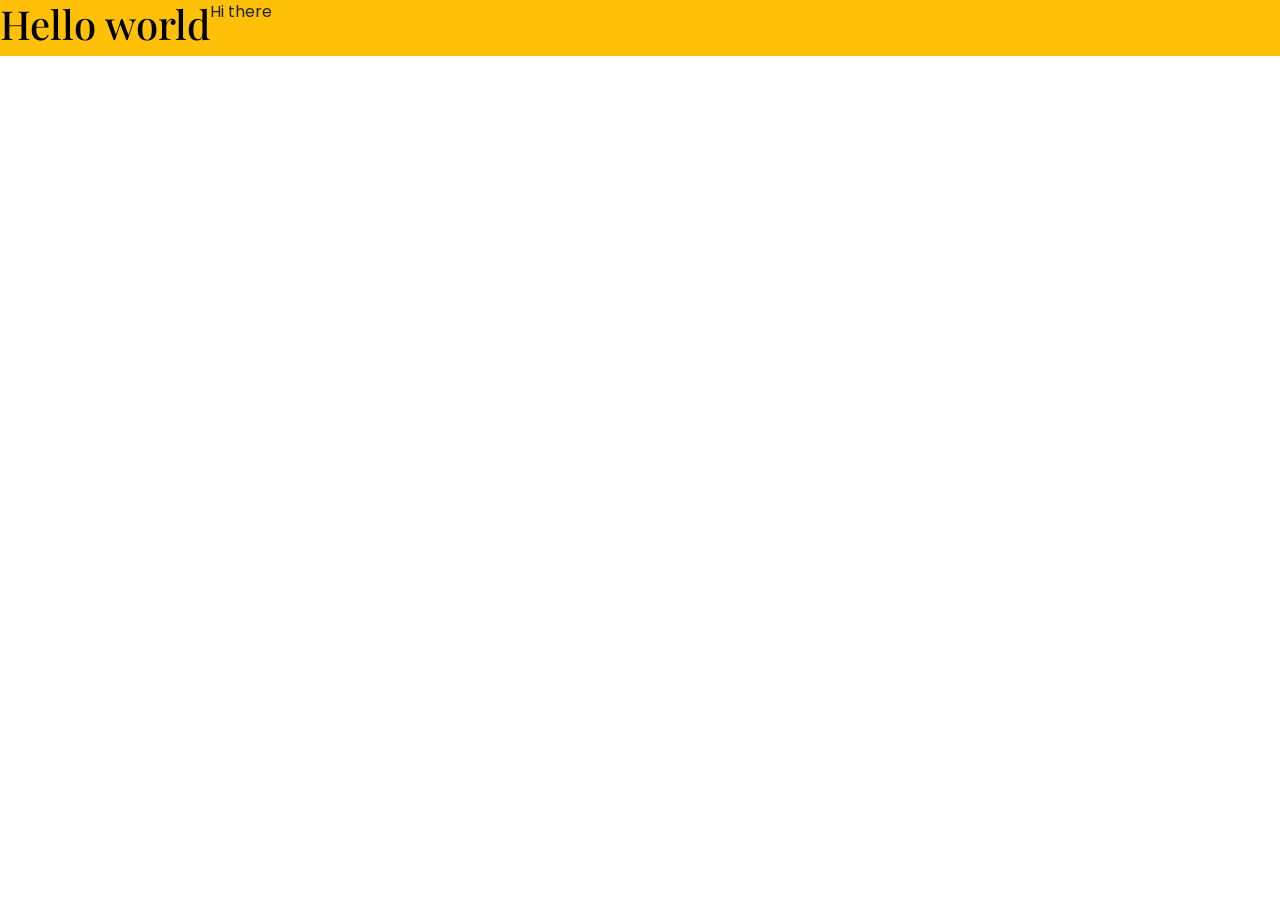
==== index.html @ 6976cdbd "Added the basic html and css" ====
<!doctype html>
<html lang="en">
  <head>
    <meta charset="UTF-8" />
    <meta name="viewport" content="width=device-width, initial-scale=1.0" />
    <link rel="stylesheet" href="src/style.css" />
    <link
      rel="stylesheet"
      href="https://cdn.jsdelivr.net/npm/bootstrap@4.6.2/dist/css/bootstrap.min.css"
      integrity="sha384-xOolHFLEh07PJGoPkLv1IbcEPTNtaed2xpHsD9ESMhqIYd0nLMwNLD69Npy4HI+N"
      crossorigin="anonymous"
    />
    <link rel="preconnect" href="https://fonts.googleapis.com" />
    <link rel="preconnect" href="https://fonts.gstatic.com" crossorigin />
    <link
      href="https://fonts.googleapis.com/css2?family=Playfair+Display:ital,wght@0,400..900;1,400..900&family=Poppins:ital,wght@0,100;0,200;0,300;0,400;0,500;0,600;0,700;0,800;0,900;1,100;1,200;1,300;1,400;1,500;1,600;1,700;1,800;1,900&display=swap"
      rel="stylesheet"
    />
    <title>Document</title>
  </head>
  <body>
    <div class="d-flex bg-warning">
      <h1>Hello world</h1>
      <p>Hi there</p>
    </div>
  </body>
</html>
---- src/style.css ----
h1 {
  color: black;
  font-family: "Playfair Display", serif;
  font-weight: bold;
}

p {
  font-family: "Poppins", sans-serif;
  font-weight: normal;
}
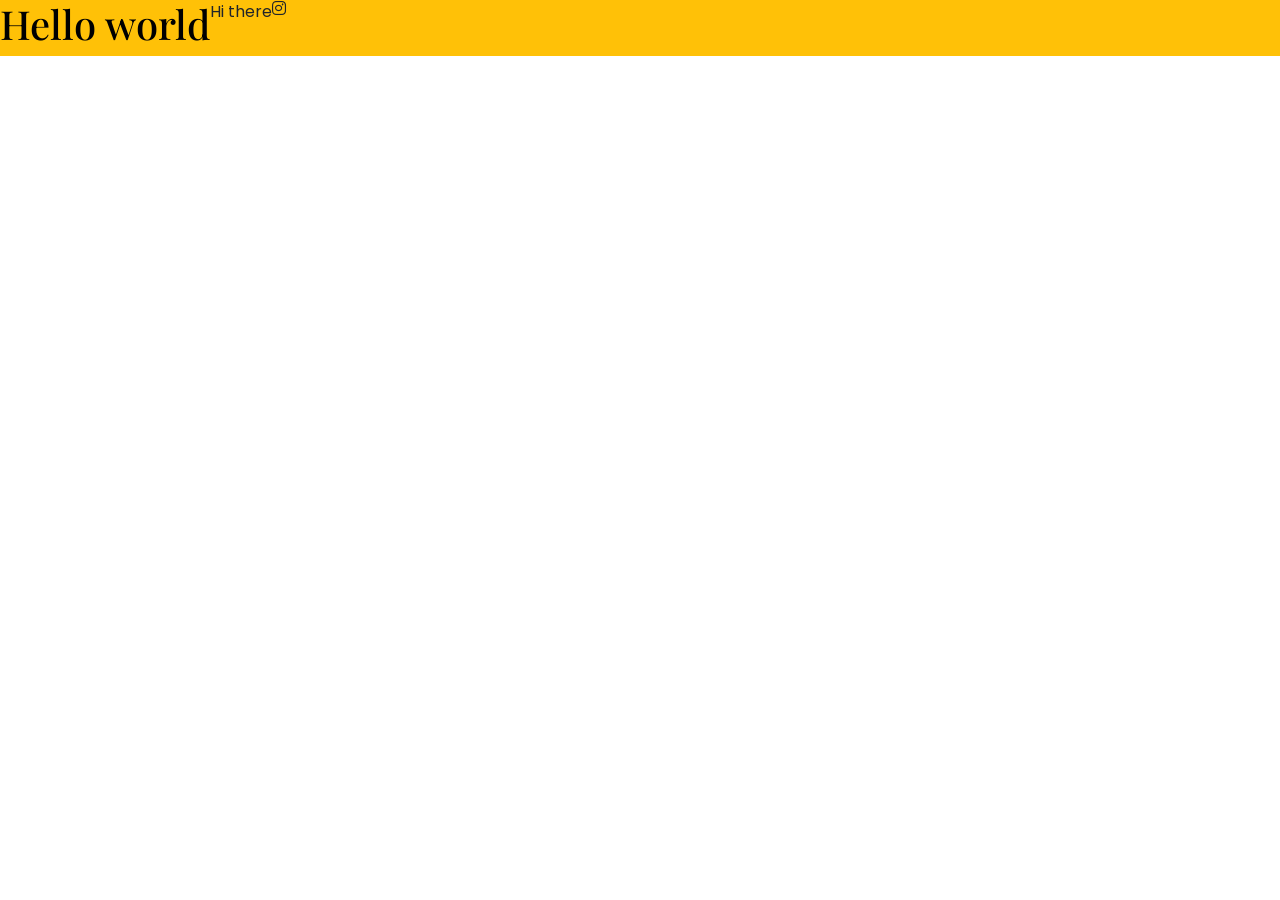
==== commit 15b2a0a9: "Added font awesome" ====
--- a/index.html
+++ b/index.html
@@ -16,12 +16,16 @@
       href="https://fonts.googleapis.com/css2?family=Playfair+Display:ital,wght@0,400..900;1,400..900&family=Poppins:ital,wght@0,100;0,200;0,300;0,400;0,500;0,600;0,700;0,800;0,900;1,100;1,200;1,300;1,400;1,500;1,600;1,700;1,800;1,900&display=swap"
       rel="stylesheet"
     />
+    <link rel="stylesheet" href="https://cdnjs.cloudflare.com/ajax/libs/font-awesome/6.0.0-beta3/css/all.min.css">
+
     <title>Document</title>
   </head>
   <body>
     <div class="d-flex bg-warning">
       <h1>Hello world</h1>
       <p>Hi there</p>
+       <i class="fab fa-instagram"></i>
+    </a>
     </div>
   </body>
 </html>
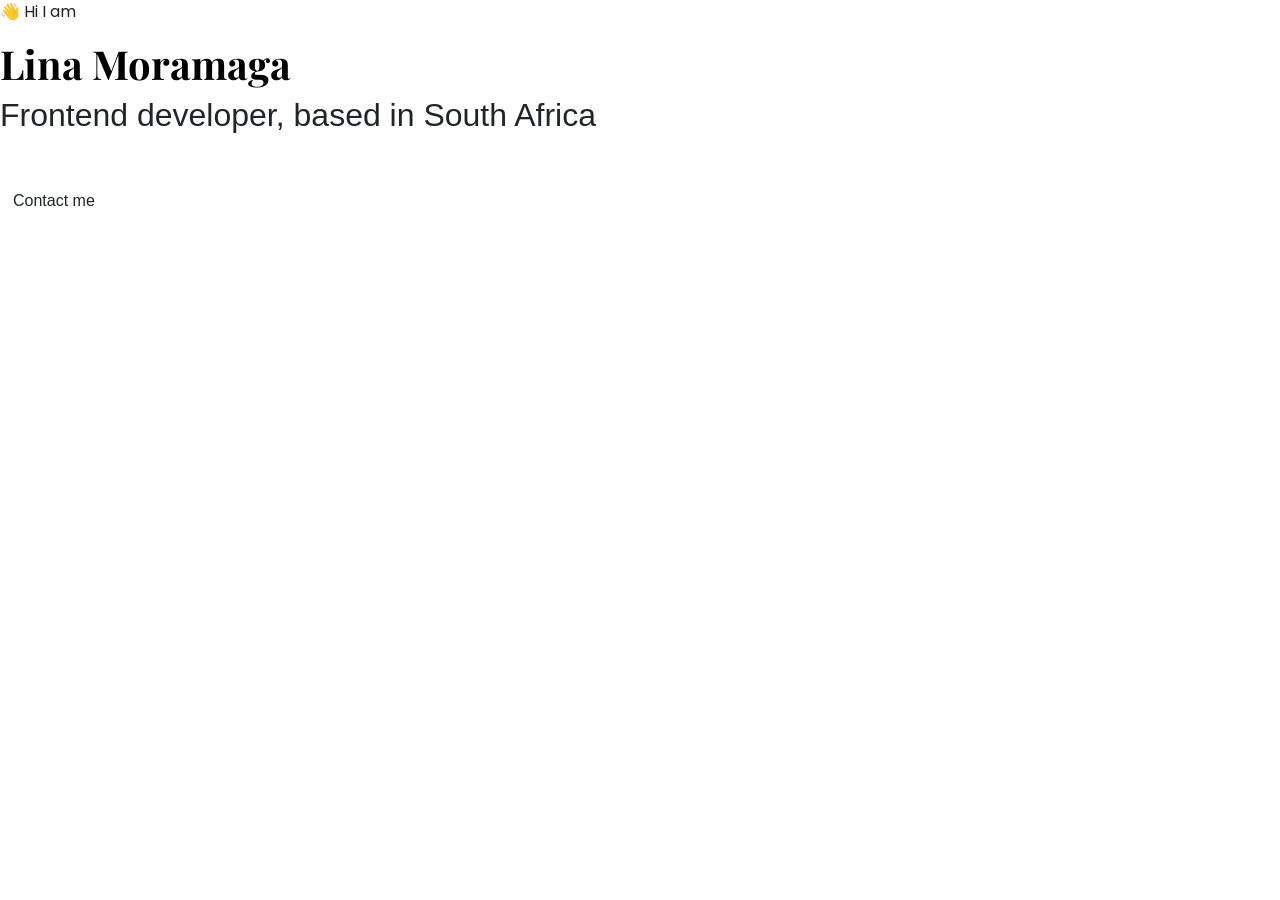
==== commit 0edde9a3: "Added the basic html and reorganized the head content" ====
--- a/index.html
+++ b/index.html
@@ -3,7 +3,7 @@
   <head>
     <meta charset="UTF-8" />
     <meta name="viewport" content="width=device-width, initial-scale=1.0" />
-    <link rel="stylesheet" href="src/style.css" />
+
     <link
       rel="stylesheet"
       href="https://cdn.jsdelivr.net/npm/bootstrap@4.6.2/dist/css/bootstrap.min.css"
@@ -16,16 +16,22 @@
       href="https://fonts.googleapis.com/css2?family=Playfair+Display:ital,wght@0,400..900;1,400..900&family=Poppins:ital,wght@0,100;0,200;0,300;0,400;0,500;0,600;0,700;0,800;0,900;1,100;1,200;1,300;1,400;1,500;1,600;1,700;1,800;1,900&display=swap"
       rel="stylesheet"
     />
-    <link rel="stylesheet" href="https://cdnjs.cloudflare.com/ajax/libs/font-awesome/6.0.0-beta3/css/all.min.css">
+    <link
+      rel="stylesheet"
+      href="https://cdnjs.cloudflare.com/ajax/libs/font-awesome/6.0.0-beta3/css/all.min.css"
+    />
+    <link rel="stylesheet" href="src/style.css" />
 
     <title>Document</title>
   </head>
   <body>
-    <div class="d-flex bg-warning">
-      <h1>Hello world</h1>
-      <p>Hi there</p>
-       <i class="fab fa-instagram"></i>
-    </a>
+    <div class="hero">
+      <p>👋 Hi I am</p>
+      <h1>Lina Moramaga</h1>
+      <h2 class="mb-5">Frontend developer, based in South Africa</h2>
+      <div>
+        <a href="#" class="btn btn-branding">Contact me</a>
+      </div>
     </div>
   </body>
 </html>
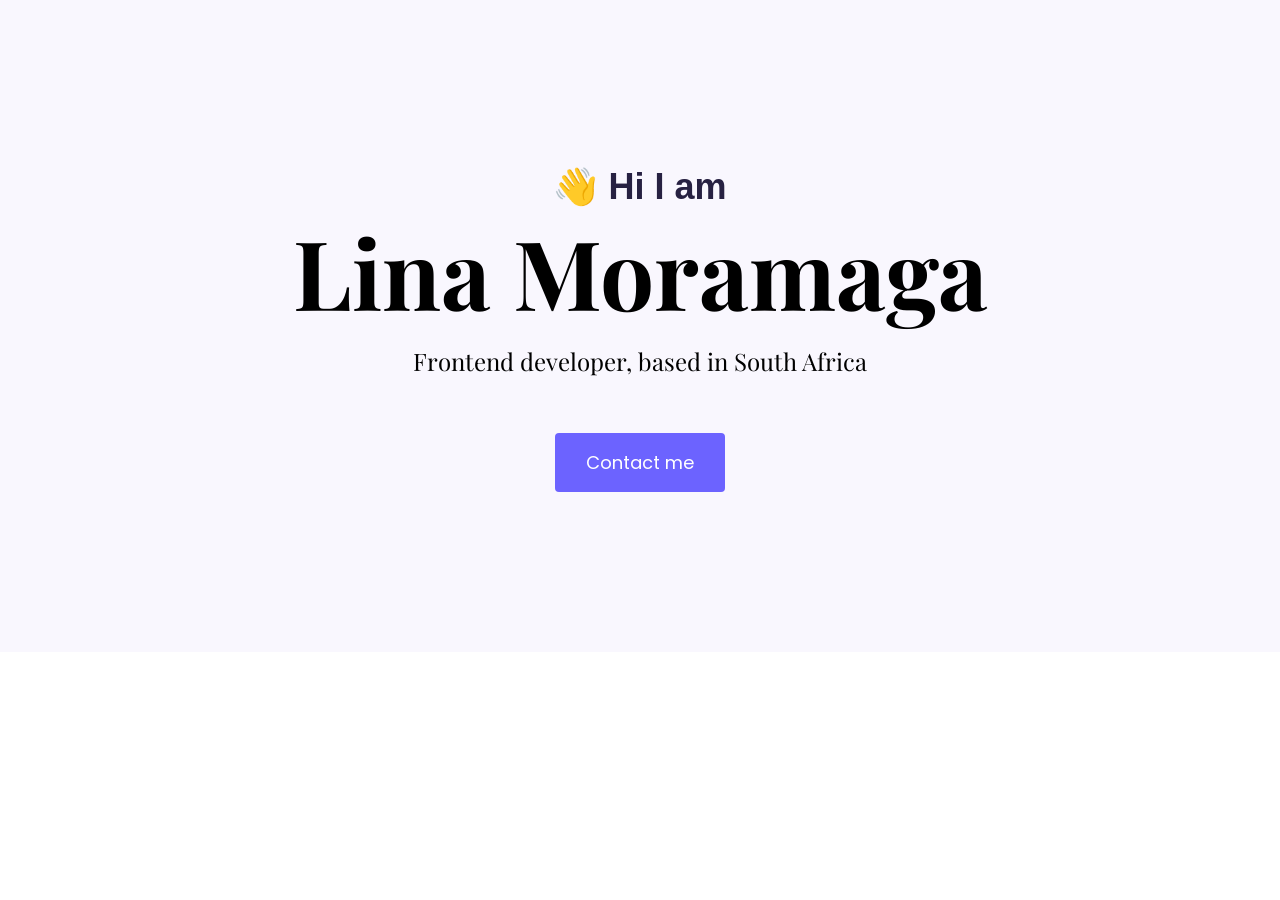
==== commit cac30384: "Added the title" ====
--- a/index.html
+++ b/index.html
@@ -22,7 +22,7 @@
     />
     <link rel="stylesheet" href="src/style.css" />
 
-    <title>Document</title>
+    <title>Homepage page</title>
   </head>
   <body>
     <div class="hero">
--- a/src/style.css
+++ b/src/style.css
@@ -1,10 +1,57 @@
+:root {
+  --branding-color: #6c63ff;
+  --secondary-color: #f9f7fe;
+  --heading-font-family: "Playfair Display", serif;
+  --default-font-family: "Poppins", sans-serif;
+}
+body {
+  font-family: var(--default-font-family);
+}
+
+h1,
+h2,
+h3,
+h4,
+h5,
+h6 {
+  color: black;
+  font-family: var(--heading-font-family);
+  font-weight: bold;
+}
 h1 {
-  color: black;
-  font-family: "Playfair Display", serif;
-  font-weight: bold;
+  font-size: 96px;
 }
 
 p {
-  font-family: "Poppins", sans-serif;
+  font-family: var(--default-font-family);
   font-weight: normal;
 }
+
+.hero {
+  background-color: var(--secondary-color);
+  text-align: center;
+  padding: 160px 20px;
+}
+
+.hero p {
+  font-size: 36px;
+  font-weight: bold;
+  margin: 0;
+  color: #272142;
+}
+
+.hero h2 {
+  font-family: var(--heading-font-family);
+  font-weight: normal;
+  line-height: 2;
+  font-size: 24px;
+}
+
+.btn-branding {
+  background: var(--branding-color);
+  border-radius: 4px;
+  color: white;
+  font-size: 18px;
+  line-height: 27px;
+  padding: 15px 30px;
+}
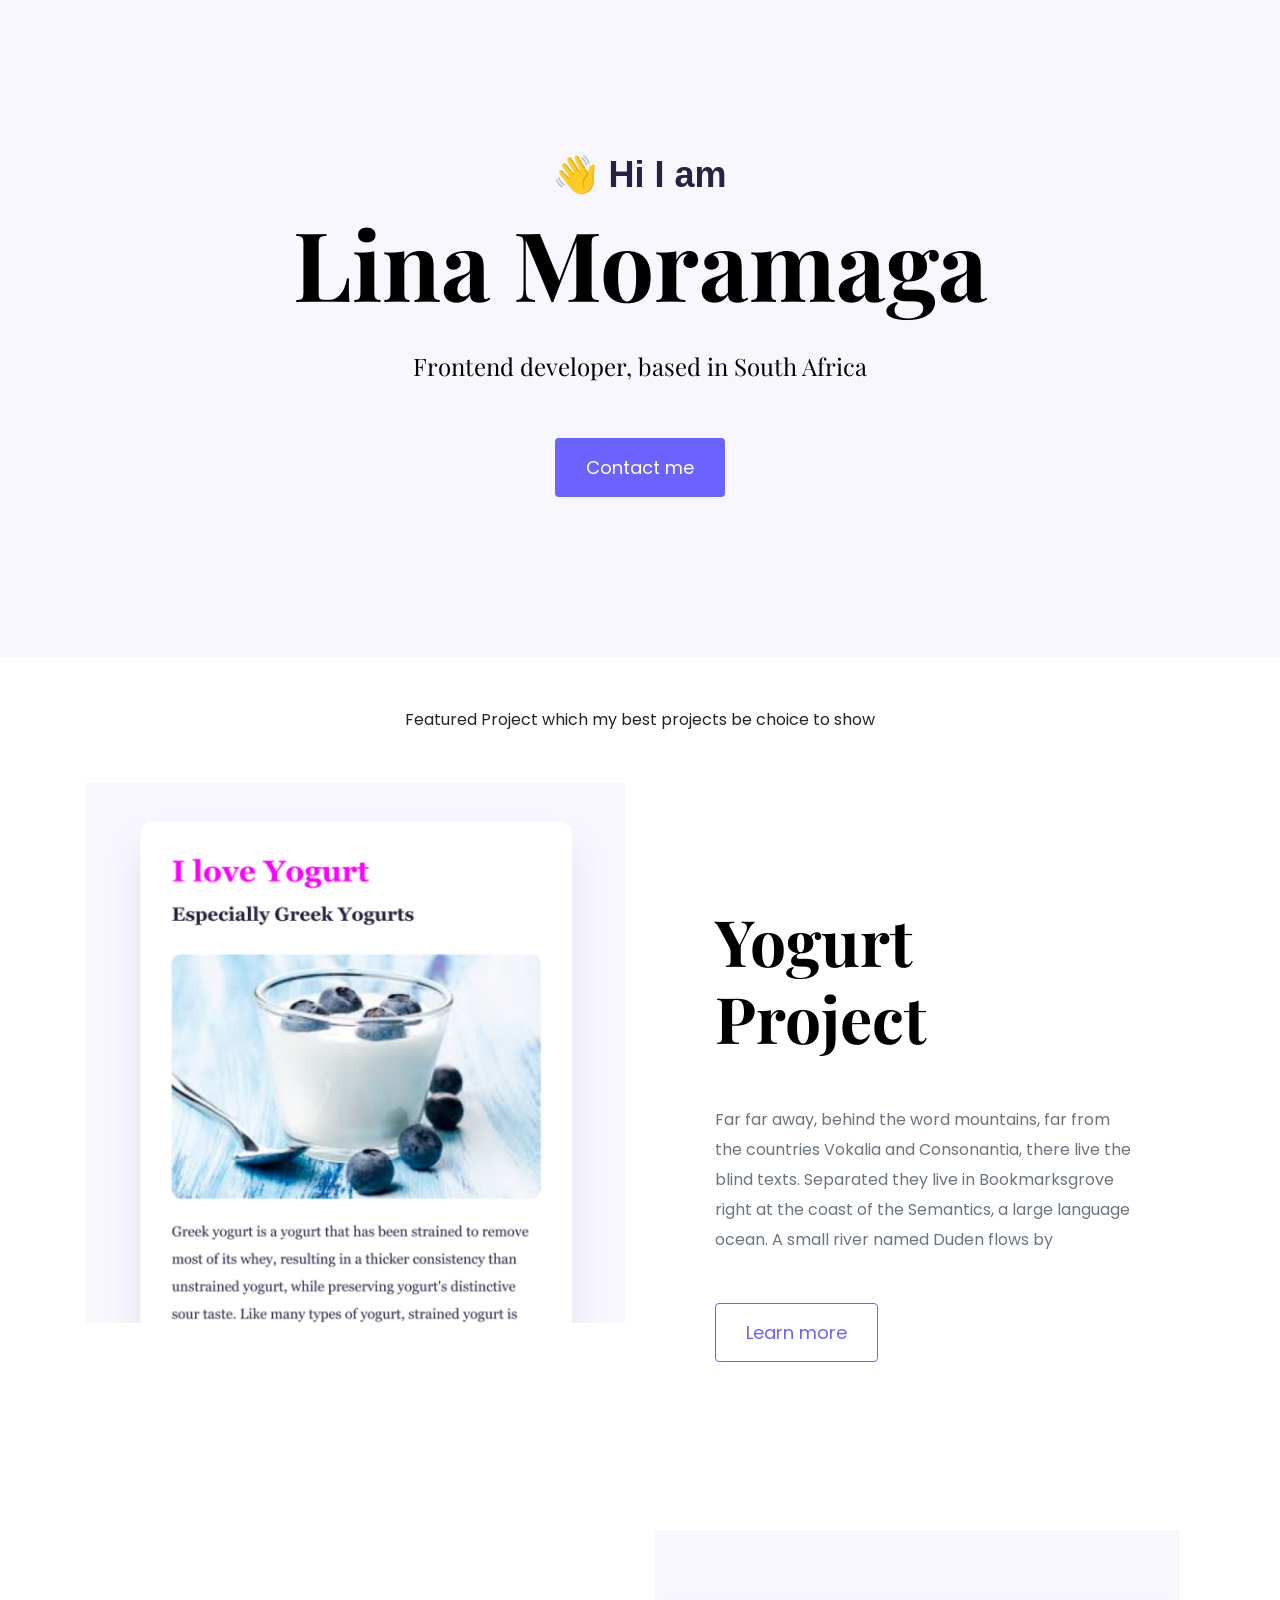
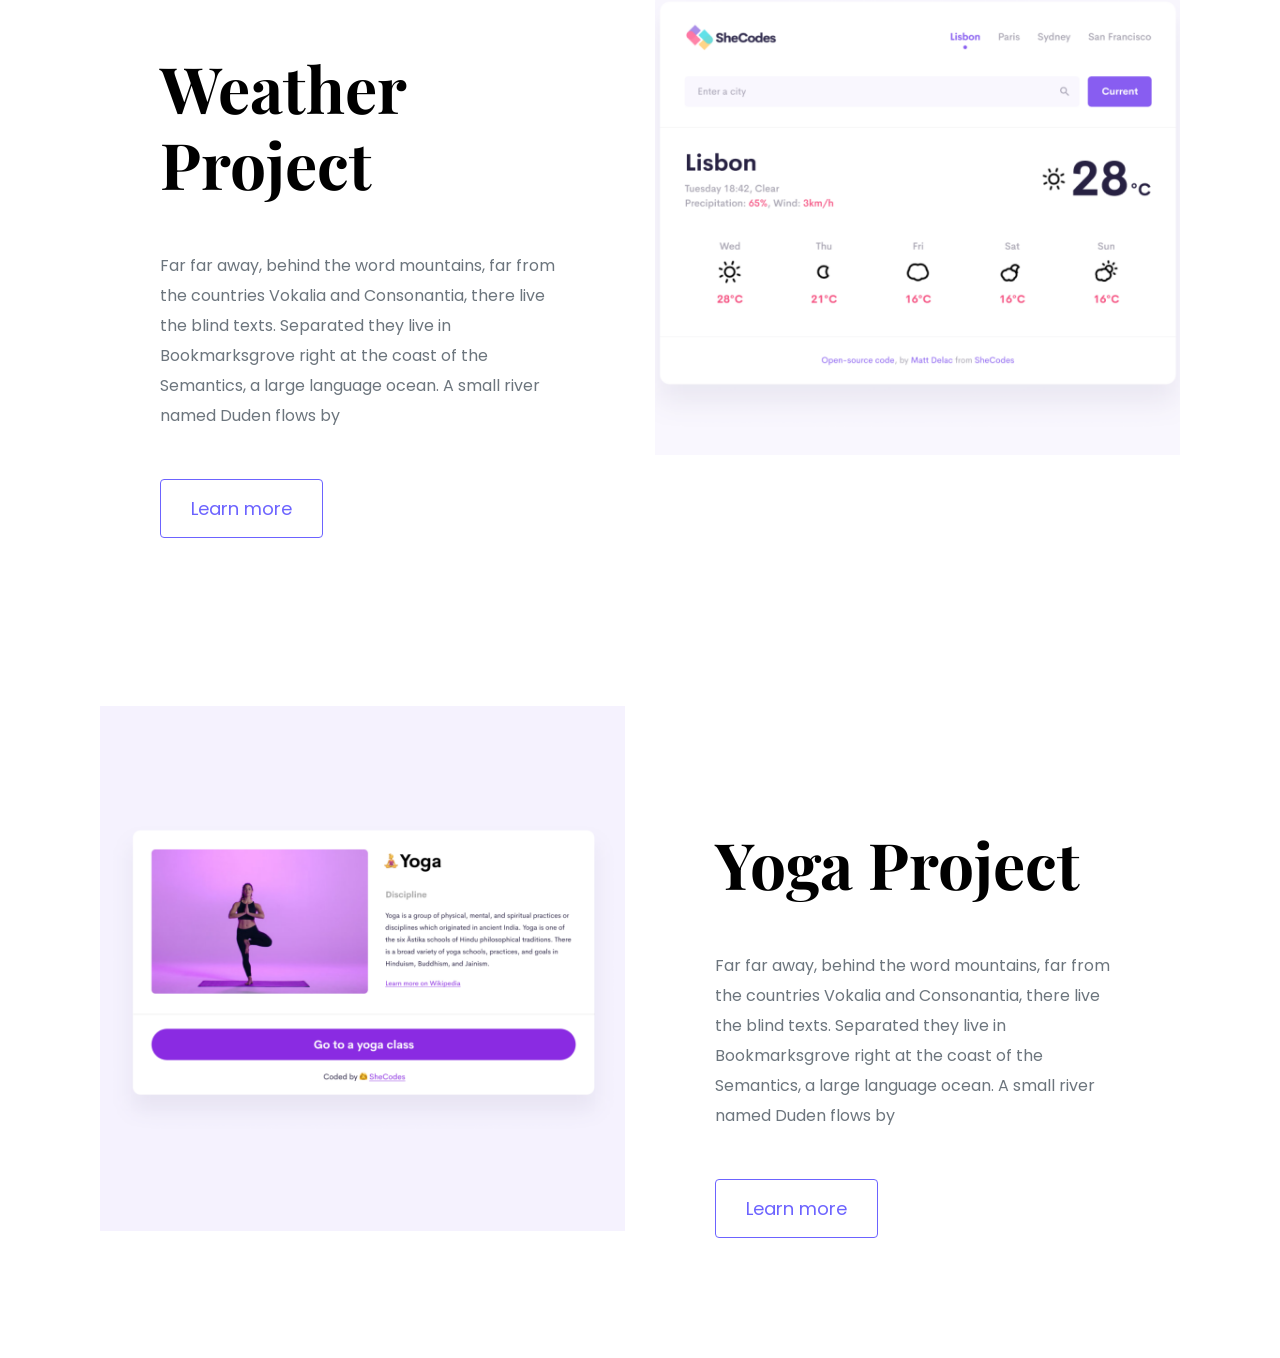
==== commit 1dc7fdb0: "Added homepage content design" ====
--- a/index.html
+++ b/index.html
@@ -22,7 +22,7 @@
     />
     <link rel="stylesheet" href="src/style.css" />
 
-    <title>Homepage page</title>
+    <title>SheCodes Portfolio</title>
   </head>
   <body>
     <div class="hero">
@@ -33,5 +33,76 @@
         <a href="#" class="btn btn-branding">Contact me</a>
       </div>
     </div>
+    <p class="text-center m-5">
+      Featured Project which my best projects be choice to show
+    </p>
+
+    <div class="container">
+      <div class="row mb-5">
+        <div class="col d-none d-lg-block">
+          <img src="images/yogurt.png " class="img-fluid" alt="" />
+        </div>
+
+        <div class="col">
+          <div class="project-description">
+            <h2 class="mb-5">Yogurt Project</h2>
+            <p class="mb-5 text-muted">
+              Far far away, behind the word mountains, far from the countries
+              Vokalia and Consonantia, there live the blind texts. Separated
+              they live in Bookmarksgrove right at the coast of the Semantics, a
+              large language ocean. A small river named Duden flows by
+            </p>
+            <a href="" class="btn btn-branding-outline">Learn more</a>
+          </div>
+        </div>
+      </div>
+
+
+<div class="container">
+  <div class="row mb-5">
+    <div class="col">
+      <div class="project-description">
+        <h2 class="mb-5">Weather Project</h2>
+        <p class="mb-5 text-muted">
+          Far far away, behind the word mountains, far from the countries
+          Vokalia and Consonantia, there live the blind texts. Separated
+          they live in Bookmarksgrove right at the coast of the Semantics, a
+          large language ocean. A small river named Duden flows by
+        </p>
+        <a href="" class="btn btn-branding-outline">Learn more</a>
+      </div>
+    </div>
+
+    <div class="col d-none d-lg-block">
+      <img src="images/weather.png" class="img-fluid" alt="" />
+    </div>
+  </div>
+</div>
+
+
+
+<div class="container">
+      <div class="row">
+        <div class="col d-none d-lg-block">
+          <img src="images/yoga.png " class="img-fluid" alt="" />
+        </div>
+
+        <div class="col">
+          <div class="project-description">
+            <h2 class="mb-5">Yoga Project</h2>
+            <p class="mb-5 text-muted">
+              Far far away, behind the word mountains, far from the countries
+              Vokalia and Consonantia, there live the blind texts. Separated
+              they live in Bookmarksgrove right at the coast of the Semantics, a
+              large language ocean. A small river named Duden flows by
+            </p>
+            <a href="" class="btn btn-branding-outline">Learn more</a>
+          </div>
+        </div>
+      </div>
+
+
+
+    </div>
   </body>
 </html>
--- a/src/style.css
+++ b/src/style.css
@@ -20,11 +20,17 @@
 }
 h1 {
   font-size: 96px;
+  line-height: 1.5;
+}
+h2 {
+  font-size: 64px;
 }
 
 p {
   font-family: var(--default-font-family);
   font-weight: normal;
+  font-size: 16px;
+  line-height: 30px;
 }
 
 .hero {
@@ -55,3 +61,32 @@
   line-height: 27px;
   padding: 15px 30px;
 }
+.btn-branding-outline {
+  color: var(--branding-color);
+  border: 1px solid var(--branding-color);
+  border-radius: 4px;
+  font-size: 18px;
+  line-height: 27px;
+  padding: 15px 30px;
+}
+.project-description {
+  padding: 120px 60px;
+}
+
+@media (max-width: 960px) {
+  h1 {
+    font-size: 44px;
+    line-height: 1.5;
+  }
+  h2 {
+    font-size: 44px;
+  }
+
+  .hero {
+    padding: 80px 20px;
+  }
+  .project-description {
+    padding: 0;
+    text-align: center;
+  }
+}
